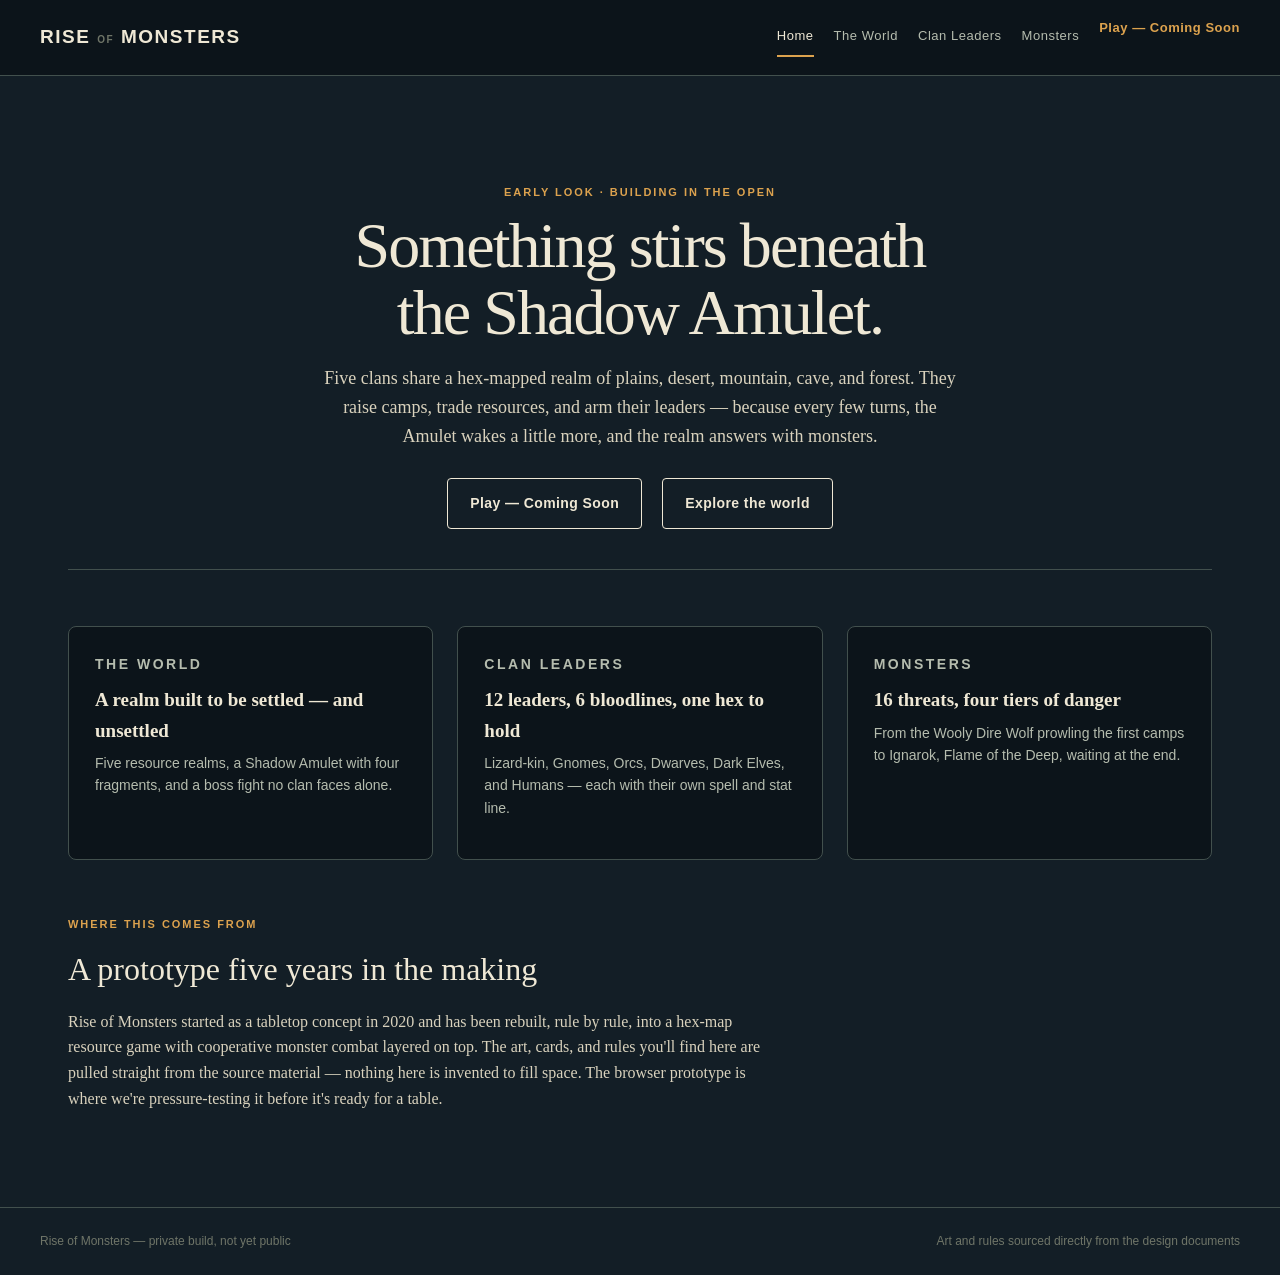
==== index.html @ b1db849e "Initial publish: Rise of Monsters marketing site Standalone static site (home, world/lore, Clan Lead" ====
<!doctype html>
<html lang="en">
<head>
  <meta charset="utf-8">
  <meta name="viewport" content="width=device-width, initial-scale=1">
  <meta name="theme-color" content="#131e26">
  <title>Rise of Monsters — A world waking under a cursed amulet</title>
  <link rel="stylesheet" href="/site.css">
</head>
<body>
  <header class="site-header">
    <a href="/" class="wordmark">RISE <small>OF</small> MONSTERS</a>
    <nav class="site-nav">
      <a href="/" aria-current="page">Home</a>
      <a href="/world.html">The World</a>
      <a href="/clans.html">Clan Leaders</a>
      <a href="/monsters.html">Monsters</a>
      <span class="cta quiet" aria-disabled="true" title="Playable demo not yet released">Play — Coming Soon</span>
    </nav>
  </header>

  <main>
    <section class="hero">
      <p class="eyebrow">Early look · building in the open</p>
      <h1>Something stirs beneath<br>the Shadow Amulet.</h1>
      <p class="lede">
        Five clans share a hex-mapped realm of plains, desert, mountain, cave, and forest.
        They raise camps, trade resources, and arm their leaders — because every few turns,
        the Amulet wakes a little more, and the realm answers with monsters.
      </p>
      <span class="btn quiet" aria-disabled="true" title="Playable demo not yet released">Play — Coming Soon</span>
      <a class="btn quiet" href="/world.html">Explore the world</a>
    </section>

    <section class="tiles">
      <a class="tile" href="/world.html">
        <p class="eyebrow">The World</p>
        <h3>A realm built to be settled — and unsettled</h3>
        <p>Five resource realms, a Shadow Amulet with four fragments, and a boss fight no clan faces alone.</p>
      </a>
      <a class="tile" href="/clans.html">
        <p class="eyebrow">Clan Leaders</p>
        <h3>12 leaders, 6 bloodlines, one hex to hold</h3>
        <p>Lizard-kin, Gnomes, Orcs, Dwarves, Dark Elves, and Humans — each with their own spell and stat line.</p>
      </a>
      <a class="tile" href="/monsters.html">
        <p class="eyebrow">Monsters</p>
        <h3>16 threats, four tiers of danger</h3>
        <p>From the Wooly Dire Wolf prowling the first camps to Ignarok, Flame of the Deep, waiting at the end.</p>
      </a>
    </section>

    <section>
      <p class="eyebrow">Where this comes from</p>
      <h2>A prototype five years in the making</h2>
      <p style="max-width:720px;color:#d9d2bd">
        Rise of Monsters started as a tabletop concept in 2020 and has been rebuilt, rule by rule,
        into a hex-map resource game with cooperative monster combat layered on top. The art, cards,
        and rules you'll find here are pulled straight from the source material — nothing here is
        invented to fill space. The browser prototype is where we're pressure-testing it before it's
        ready for a table.
      </p>
    </section>
  </main>

  <footer class="site-footer">
    <span>Rise of Monsters — private build, not yet public</span>
    <span>Art and rules sourced directly from the design documents</span>
  </footer>
</body>
</html>
---- site.css ----
:root {
  color-scheme: dark;
  --paper: #efe8d5;
  --ink: #29322f;
  --muted: #6f7568;
  --gold: #dca24e;
  --night: #131e26;
  --night-deep: #0c141a;
  --line: #42504d;
}
* {
  box-sizing: border-box;
}
body {
  margin: 0;
  background: var(--night);
  color: var(--paper);
  font: 16px/1.6 Georgia, "Times New Roman", serif;
}
a {
  color: inherit;
}
h1, h2, h3, p {
  margin-top: 0;
}
h1 {
  font-size: clamp(36px, 5vw, 64px);
  line-height: 1.05;
  font-weight: 400;
  letter-spacing: -0.03em;
  margin-bottom: 18px;
}
h2 {
  font-size: clamp(24px, 3vw, 32px);
  font-weight: 400;
  margin-bottom: 14px;
}
h3 {
  font-size: 19px;
  font-weight: 700;
  margin-bottom: 6px;
}
.eyebrow {
  font-family: Arial, Helvetica, sans-serif;
  font-size: 11px;
  letter-spacing: 0.18em;
  font-weight: 700;
  color: var(--gold);
  text-transform: uppercase;
  margin: 0 0 10px;
}
.site-header {
  min-height: 76px;
  border-bottom: 1px solid var(--line);
  display: flex;
  align-items: center;
  flex-wrap: wrap;
  gap: 24px;
  padding: 16px max(24px, calc((100vw - 1200px) / 2));
  background: var(--night-deep);
}
.site-header .wordmark {
  text-decoration: none;
  font-family: Arial, Helvetica, sans-serif;
  font-size: 19px;
  font-weight: 700;
  letter-spacing: 0.08em;
}
.site-header .wordmark small {
  font-size: 10px;
  color: var(--muted);
}
.site-nav {
  display: flex;
  gap: 20px;
  margin-left: auto;
  font-family: Arial, Helvetica, sans-serif;
  font-size: 13px;
  letter-spacing: 0.04em;
}
.site-nav a {
  text-decoration: none;
  color: #b5bcae;
  padding: 8px 0;
  border-bottom: 2px solid transparent;
}
.site-nav a:hover,
.site-nav a[aria-current="page"] {
  color: var(--paper);
  border-bottom-color: var(--gold);
}
.site-nav .cta {
  color: var(--gold);
  font-weight: 700;
}
main {
  max-width: 1200px;
  margin: auto;
  padding: 48px 28px 80px;
}
.hero {
  padding: 60px 0 40px;
  text-align: center;
  border-bottom: 1px solid var(--line);
  margin-bottom: 48px;
}
.hero p.lede {
  max-width: 640px;
  margin: 0 auto 28px;
  color: #d9d2bd;
  font-size: 18px;
}
.btn {
  display: inline-block;
  font-family: Arial, Helvetica, sans-serif;
  font-weight: 700;
  font-size: 14px;
  letter-spacing: 0.03em;
  text-decoration: none;
  padding: 13px 22px;
  border-radius: 4px;
  border: 1px solid var(--gold);
  background: var(--gold);
  color: #202a2d;
  margin: 0 8px;
}
.btn.quiet {
  background: transparent;
  color: var(--paper);
  border-color: currentColor;
}
.btn:hover {
  background: #edbc73;
  border-color: #edbc73;
}
.btn.quiet:hover {
  background: rgba(255,255,255,0.06);
}
.tiles {
  display: grid;
  grid-template-columns: repeat(auto-fit, minmax(260px, 1fr));
  gap: 24px;
  margin-bottom: 56px;
}
.tile {
  background: var(--night-deep);
  border: 1px solid var(--line);
  border-radius: 8px;
  padding: 26px;
  text-decoration: none;
  display: block;
}
.tile:hover {
  border-color: var(--gold);
}
.tile p {
  font-family: Arial, Helvetica, sans-serif;
  font-size: 14px;
  color: #b5bcae;
}
section + section {
  margin-top: 56px;
}
.callout {
  background: rgba(220, 162, 78, 0.08);
  border: 1px solid var(--gold);
  border-radius: 8px;
  padding: 20px 24px;
  font-family: Arial, Helvetica, sans-serif;
  font-size: 14px;
  color: #e8d9b8;
}
.callout strong {
  color: var(--gold);
}
.realm-grid {
  display: grid;
  grid-template-columns: repeat(auto-fit, minmax(200px, 1fr));
  gap: 16px;
  margin: 24px 0;
}
.realm-card {
  border: 1px solid var(--line);
  border-left: 4px solid var(--realm-color, var(--gold));
  border-radius: 6px;
  padding: 16px 18px;
  background: var(--night-deep);
}
.realm-card .eyebrow {
  color: var(--realm-color, var(--gold));
}
.ladder {
  font-family: Arial, Helvetica, sans-serif;
  font-size: 14px;
  color: #d9d2bd;
}
.ladder li {
  margin-bottom: 8px;
}
.gallery-filters {
  display: flex;
  flex-wrap: wrap;
  gap: 8px;
  margin-bottom: 28px;
  font-family: Arial, Helvetica, sans-serif;
}
.gallery-filters button {
  font-family: inherit;
  font-size: 12px;
  letter-spacing: 0.04em;
  padding: 8px 14px;
  border-radius: 20px;
  border: 1px solid var(--line);
  background: transparent;
  color: #b5bcae;
  cursor: pointer;
}
.gallery-filters button.active {
  border-color: var(--gold);
  color: var(--gold);
}
.card-grid {
  display: grid;
  grid-template-columns: repeat(auto-fill, minmax(220px, 1fr));
  gap: 22px;
}
.entity-card {
  background: var(--night-deep);
  border: 1px solid var(--line);
  border-radius: 10px;
  overflow: hidden;
  cursor: pointer;
}
.entity-card:hover {
  border-color: var(--gold);
}
.entity-card img {
  width: 100%;
  aspect-ratio: 3 / 4;
  object-fit: cover;
  display: block;
  background: #0c141a;
}
.entity-card .meta {
  padding: 14px 16px 18px;
}
.entity-card .tag {
  font-family: Arial, Helvetica, sans-serif;
  font-size: 11px;
  letter-spacing: 0.06em;
  color: var(--gold);
  text-transform: uppercase;
}
.entity-card .stats {
  font-family: Arial, Helvetica, sans-serif;
  font-size: 12px;
  color: #b5bcae;
  margin-top: 8px;
  display: flex;
  gap: 10px;
  flex-wrap: wrap;
}
dialog#detail {
  border: 1px solid var(--gold);
  border-radius: 10px;
  background: var(--night-deep);
  color: var(--paper);
  padding: 0;
  max-width: 640px;
  width: 92vw;
}
dialog#detail::backdrop {
  background: rgba(0,0,0,0.7);
}
dialog#detail .detail-body {
  padding: 26px 28px 30px;
}
dialog#detail .detail-body-text {
  white-space: pre-line;
}
dialog#detail img {
  width: 100%;
  border-radius: 6px;
  margin-bottom: 18px;
}
dialog#detail .close {
  font-family: Arial, Helvetica, sans-serif;
  float: right;
  background: transparent;
  border: 1px solid var(--line);
  color: var(--paper);
  border-radius: 4px;
  padding: 6px 10px;
  cursor: pointer;
}
.site-footer {
  border-top: 1px solid var(--line);
  padding: 24px max(24px, calc((100vw - 1200px) / 2));
  font-family: Arial, Helvetica, sans-serif;
  font-size: 12px;
  color: var(--muted);
  display: flex;
  justify-content: space-between;
  flex-wrap: wrap;
  gap: 12px;
}
.loading, .empty {
  font-family: Arial, Helvetica, sans-serif;
  color: var(--muted);
  font-size: 14px;
}
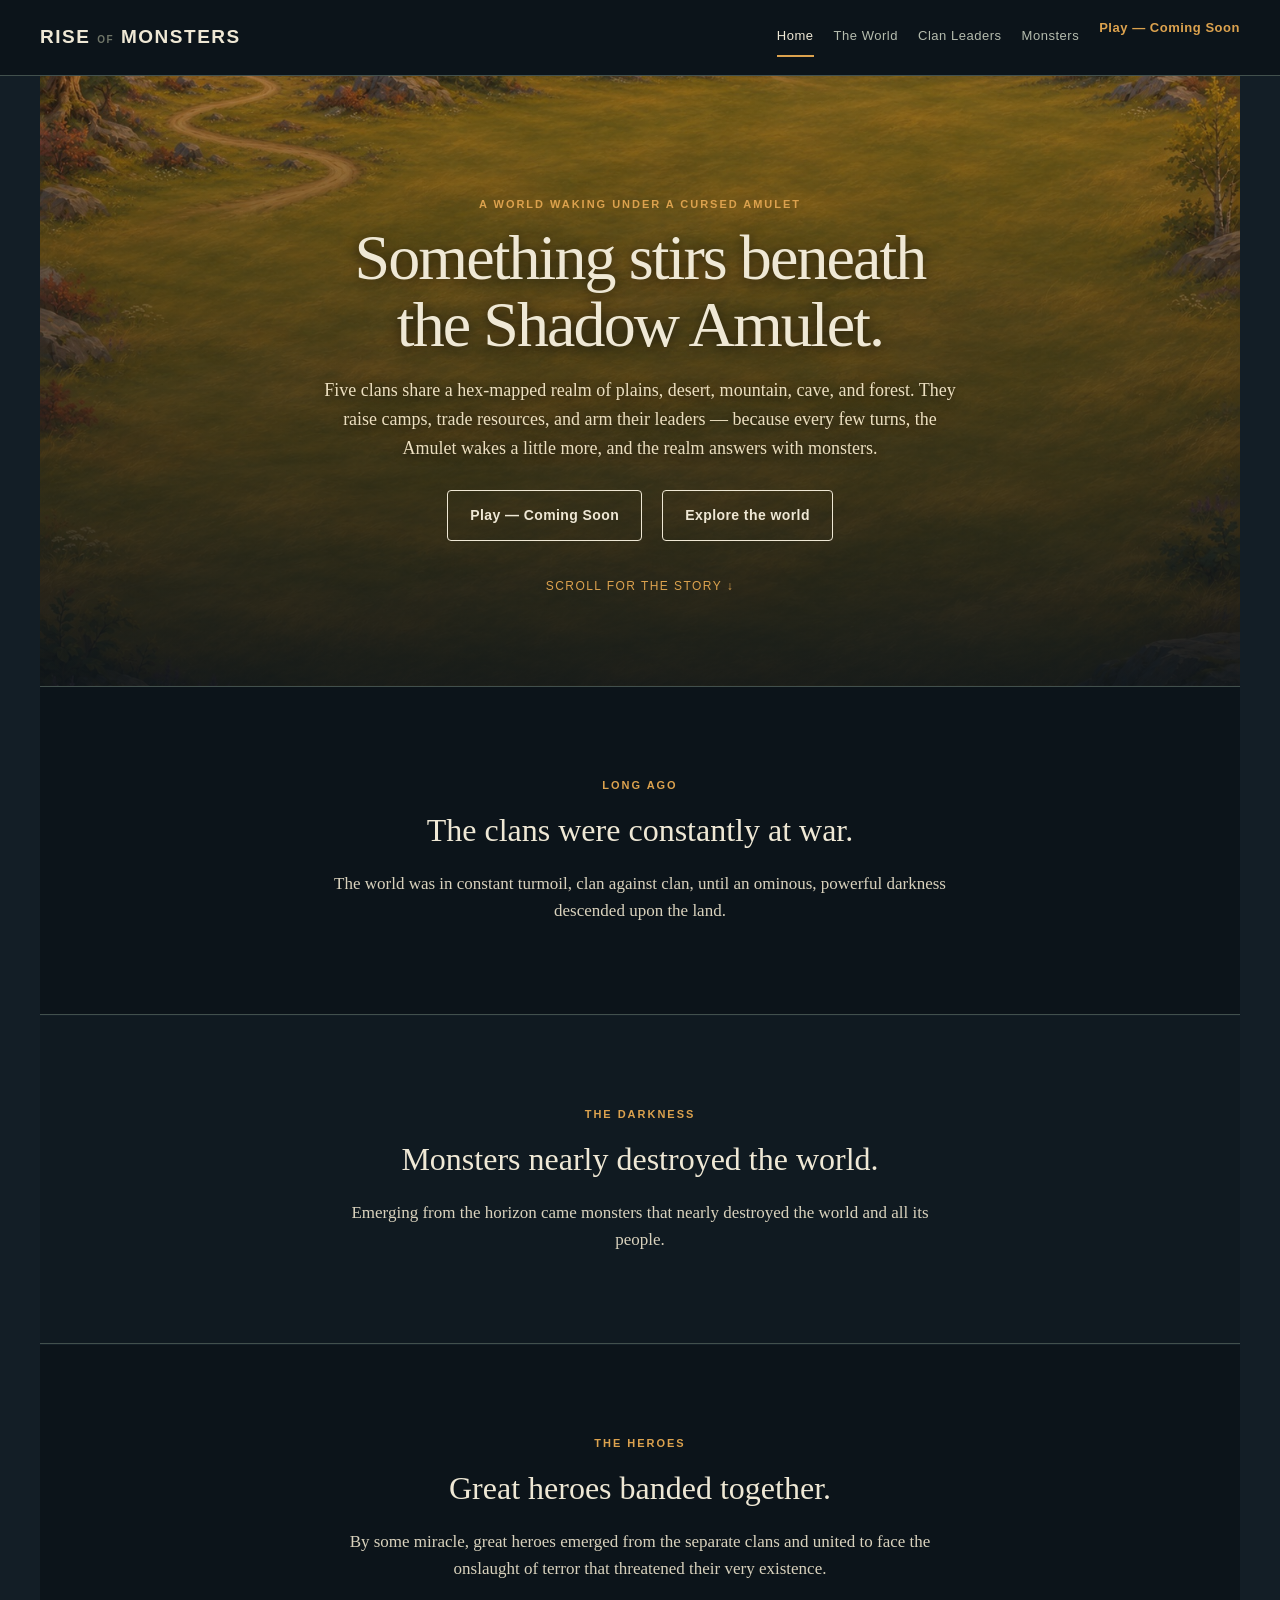
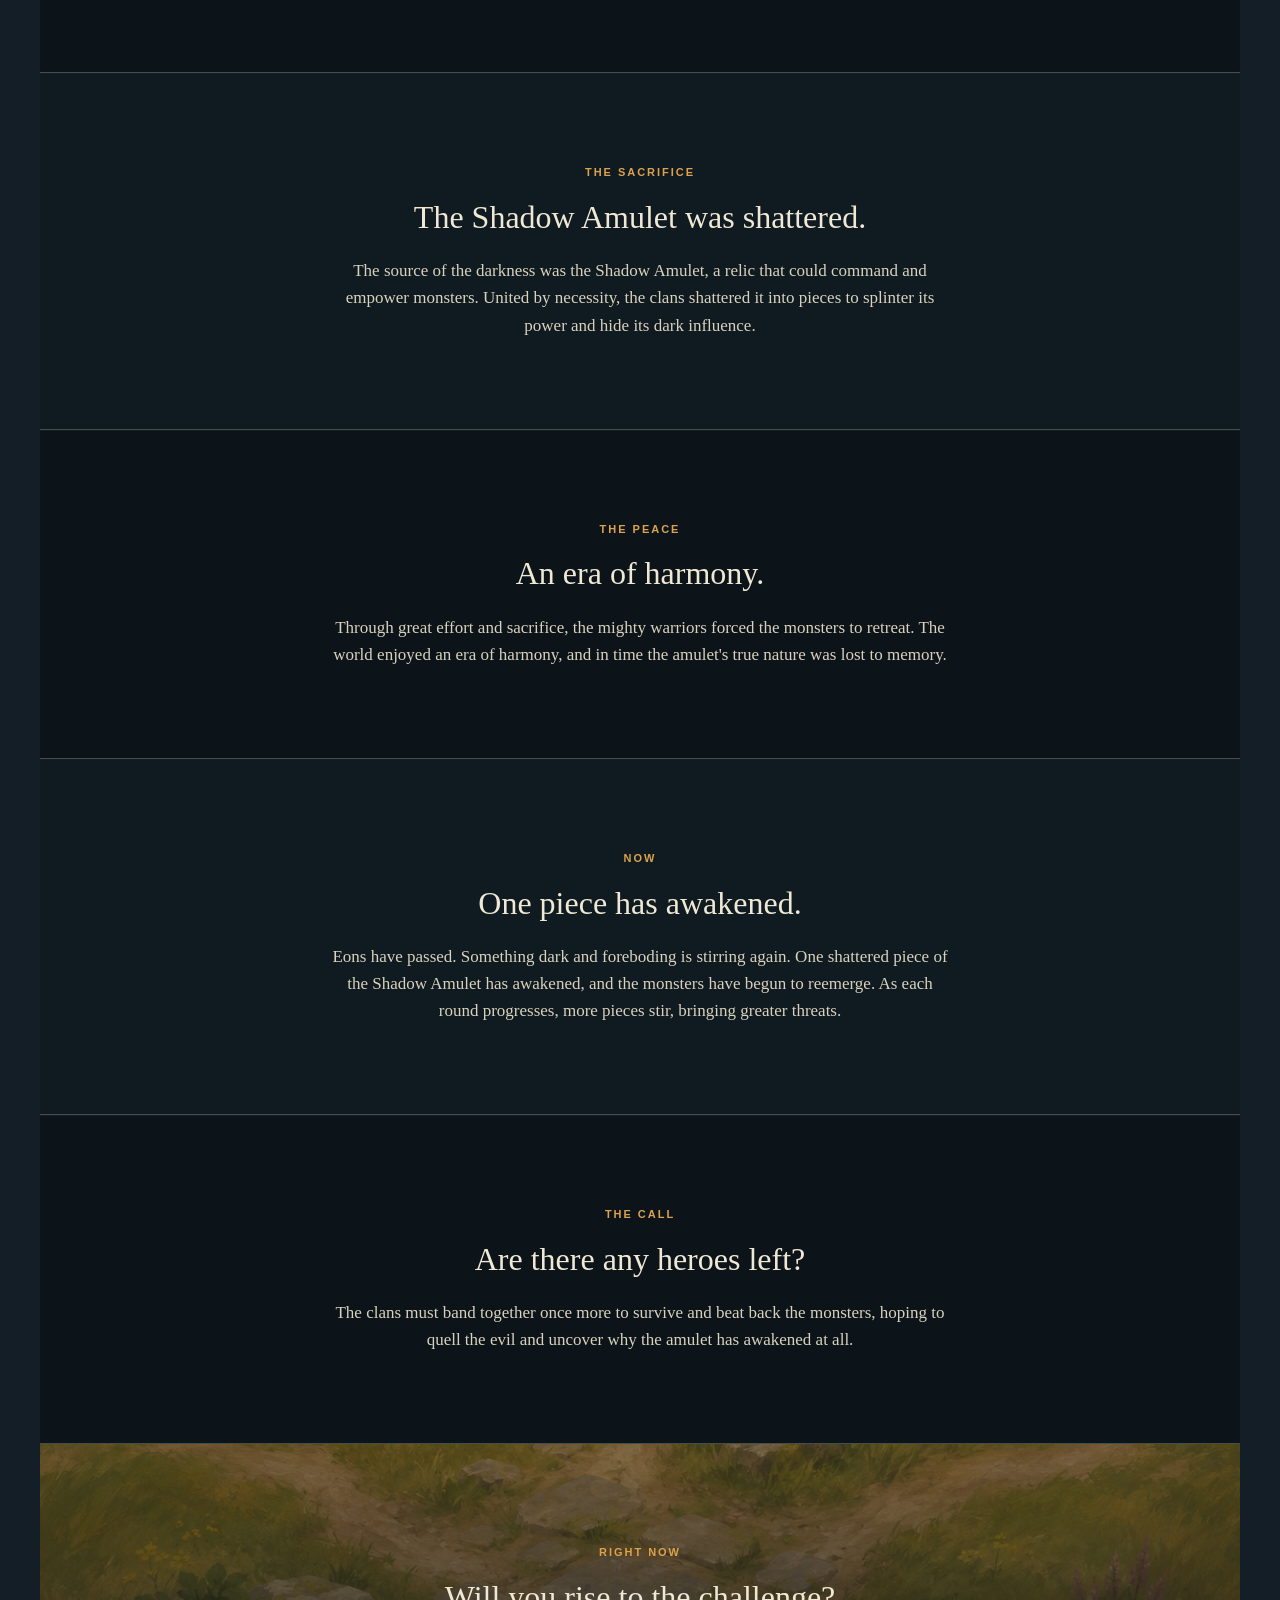
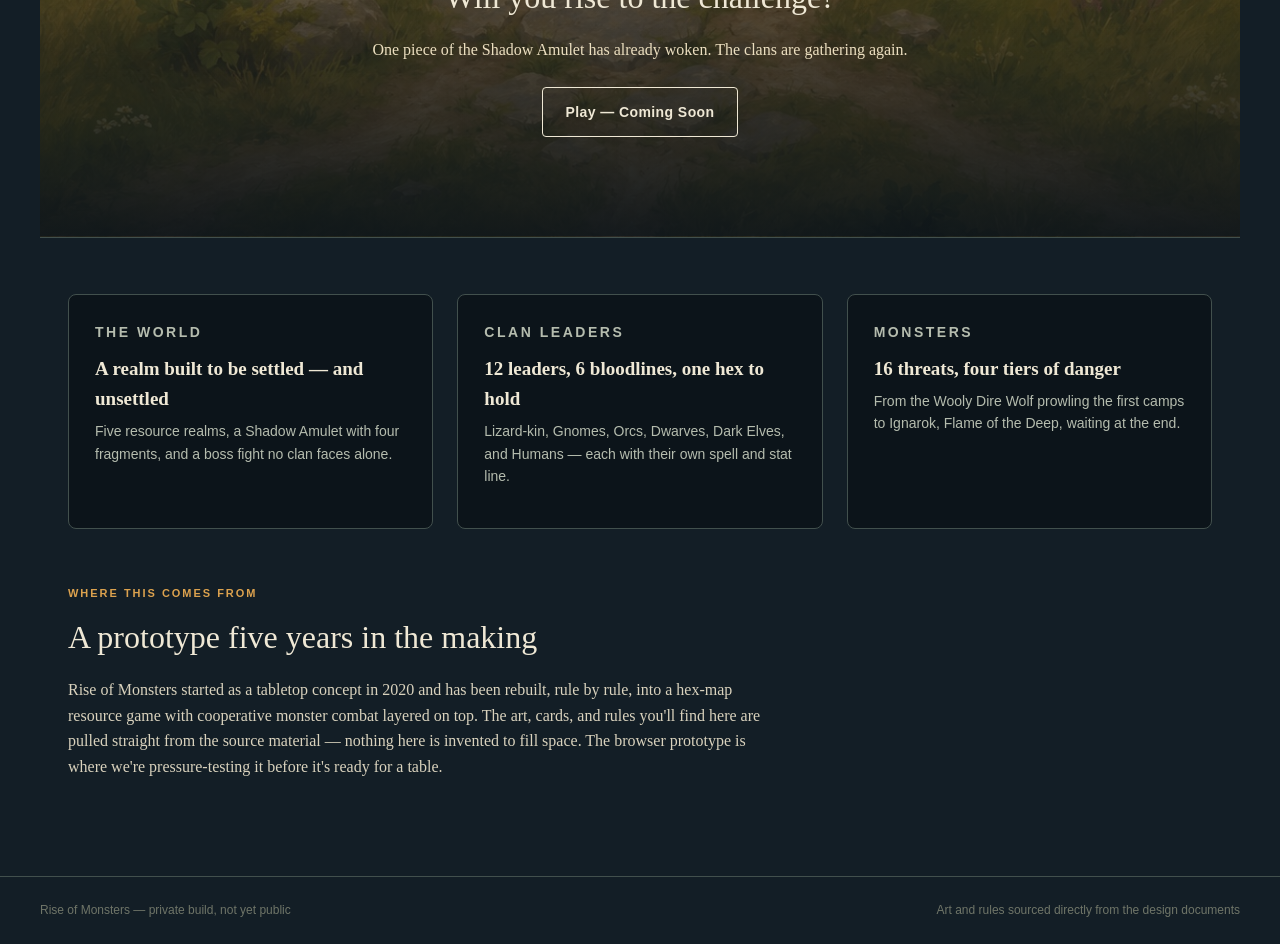
==== commit 9d778600: "Fix hero-card cropping and add the home-page founding-myth scroll Hero cards on Clan Leaders/Monster" ====
--- a/index.html
+++ b/index.html
@@ -20,8 +20,8 @@
   </header>
 
   <main>
-    <section class="hero">
-      <p class="eyebrow">Early look · building in the open</p>
+    <section class="story-hook" style="background-image:linear-gradient(180deg, rgba(12,20,26,0.35), rgba(12,20,26,0.92)), url('/assets/painted-landscape-rift-15fb99258c3b.jpg')">
+      <p class="eyebrow">A world waking under a cursed amulet</p>
       <h1>Something stirs beneath<br>the Shadow Amulet.</h1>
       <p class="lede">
         Five clans share a hex-mapped realm of plains, desert, mountain, cave, and forest.
@@ -30,6 +30,16 @@
       </p>
       <span class="btn quiet" aria-disabled="true" title="Playable demo not yet released">Play — Coming Soon</span>
       <a class="btn quiet" href="/world.html">Explore the world</a>
+      <p class="scroll-cue" aria-hidden="true">Scroll for the story ↓</p>
+    </section>
+
+    <section class="story-scroll" id="story-scroll" aria-label="The founding myth"></section>
+
+    <section class="story-finale" style="background-image:linear-gradient(180deg, rgba(12,20,26,0.5), rgba(12,20,26,0.96)), url('/assets/neutral-crossroads-5bdb96ae4790.jpg')">
+      <p class="eyebrow">Right now</p>
+      <h2>Will you rise to the challenge?</h2>
+      <p class="lede">One piece of the Shadow Amulet has already woken. The clans are gathering again.</p>
+      <span class="btn quiet" aria-disabled="true" title="Playable demo not yet released">Play — Coming Soon</span>
     </section>
 
     <section class="tiles">
@@ -67,5 +77,7 @@
     <span>Rise of Monsters — private build, not yet public</span>
     <span>Art and rules sourced directly from the design documents</span>
   </footer>
+
+  <script type="module" src="/index-page.js"></script>
 </body>
 </html>
--- a/site.css
+++ b/site.css
@@ -136,6 +136,90 @@
 .btn.quiet:hover {
   background: rgba(255,255,255,0.06);
 }
+.story-hook {
+  margin: -48px -28px 0;
+  padding: 120px max(28px, calc((100vw - 1200px) / 2)) 90px;
+  background-size: cover;
+  background-position: center;
+  text-align: center;
+  border-bottom: 1px solid var(--line);
+}
+.story-hook .lede {
+  max-width: 640px;
+  margin: 0 auto 28px;
+  color: #ecdfc0;
+  font-size: 18px;
+  text-shadow: 0 2px 10px rgba(0,0,0,0.6);
+}
+.story-hook h1 {
+  text-shadow: 0 2px 14px rgba(0,0,0,0.7);
+}
+.scroll-cue {
+  margin: 36px 0 0;
+  font-family: Arial, Helvetica, sans-serif;
+  font-size: 12px;
+  letter-spacing: 0.12em;
+  text-transform: uppercase;
+  color: var(--gold);
+  animation: scroll-cue-bounce 2.2s ease-in-out infinite;
+}
+@keyframes scroll-cue-bounce {
+  0%, 100% { transform: translateY(0); opacity: 0.6; }
+  50% { transform: translateY(6px); opacity: 1; }
+}
+.story-scroll {
+  display: flex;
+  flex-direction: column;
+  gap: 1px;
+  margin: 0 -28px;
+}
+.story-stage {
+  padding: 90px max(28px, calc((100vw - 760px) / 2));
+  text-align: center;
+  border-bottom: 1px solid var(--line);
+  background: var(--night-deep);
+  opacity: 0;
+  transform: translateY(28px);
+  transition: opacity 0.7s ease, transform 0.7s ease;
+}
+.story-stage:nth-child(even) {
+  background: #101a21;
+}
+.story-stage.in-view {
+  opacity: 1;
+  transform: translateY(0);
+}
+.story-stage h2 {
+  max-width: 680px;
+  margin: 0 auto 14px;
+}
+.story-text {
+  max-width: 620px;
+  margin: 0 auto;
+  color: #d9d2bd;
+  font-size: 17px;
+}
+.story-finale {
+  margin: 0 -28px 56px;
+  padding: 100px max(28px, calc((100vw - 1200px) / 2));
+  background-size: cover;
+  background-position: center;
+  text-align: center;
+  border-bottom: 1px solid var(--line);
+}
+.story-finale .lede {
+  max-width: 560px;
+  margin: 0 auto 24px;
+  color: #ecdfc0;
+}
+@media (prefers-reduced-motion: reduce) {
+  .story-stage {
+    transition: none;
+  }
+  .scroll-cue {
+    animation: none;
+  }
+}
 .tiles {
   display: grid;
   grid-template-columns: repeat(auto-fit, minmax(260px, 1fr));
@@ -236,10 +320,17 @@
 }
 .entity-card img {
   width: 100%;
-  aspect-ratio: 3 / 4;
+  aspect-ratio: 2 / 3;
   object-fit: cover;
   display: block;
   background: #0c141a;
+}
+.entity-card.wide img {
+  /* Hero art is the full 1600x900 card render, not a cropped portrait.
+     Match its real aspect ratio so object-fit:cover shows the whole card
+     instead of cutting most of it off. */
+  aspect-ratio: 16 / 9;
+  object-position: top;
 }
 .entity-card .meta {
   padding: 14px 16px 18px;
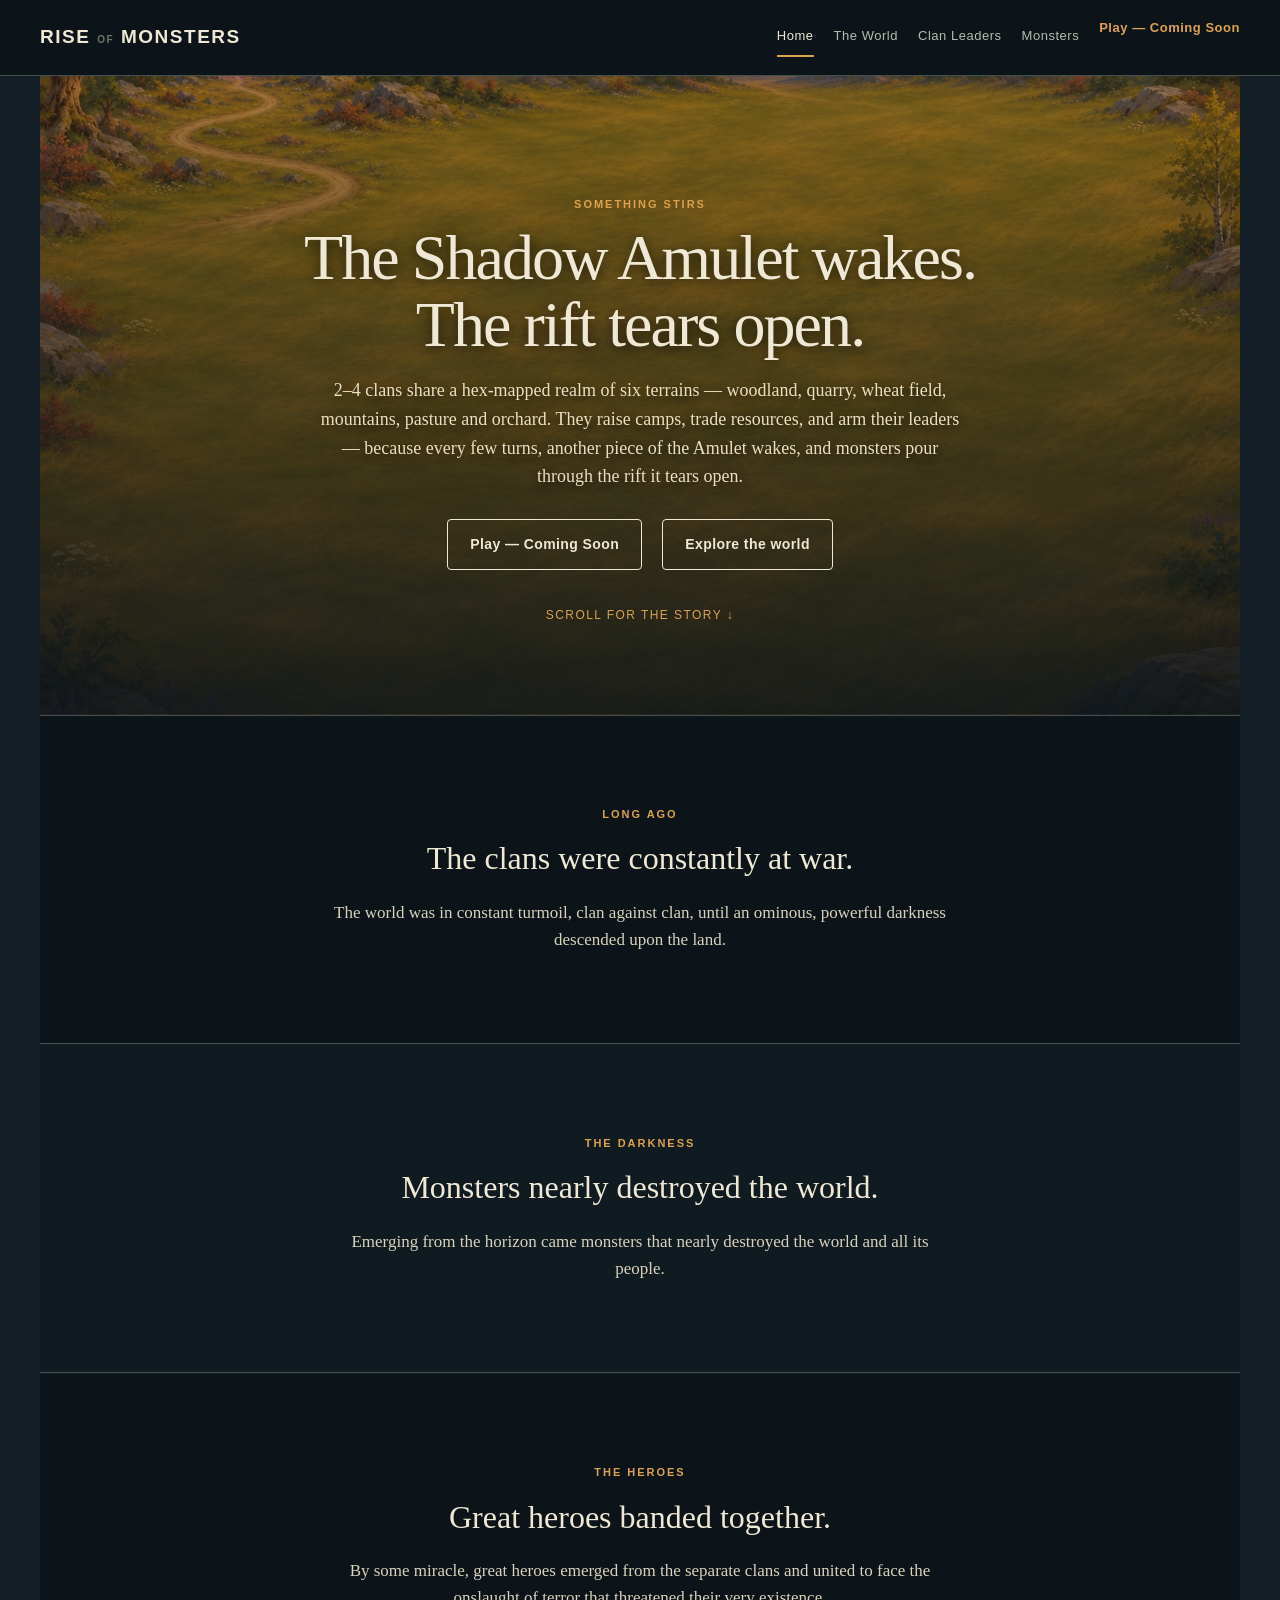
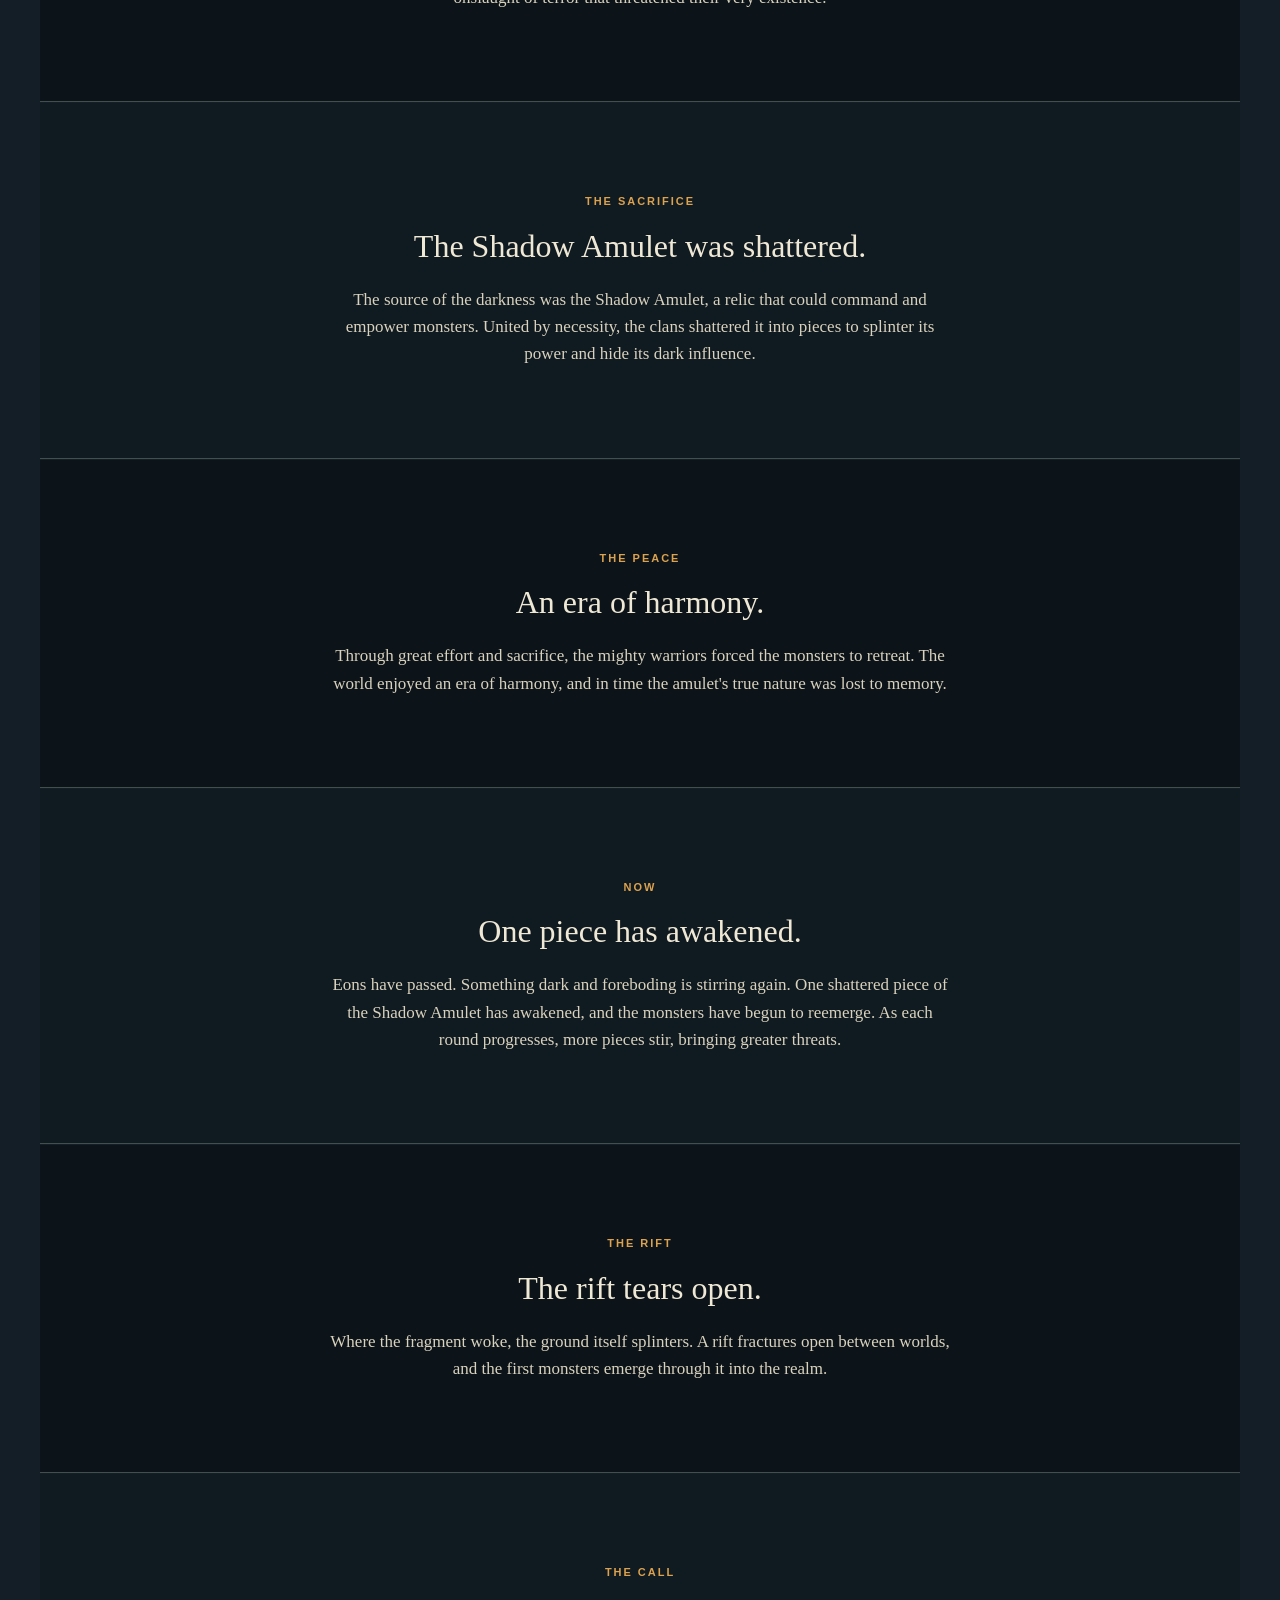
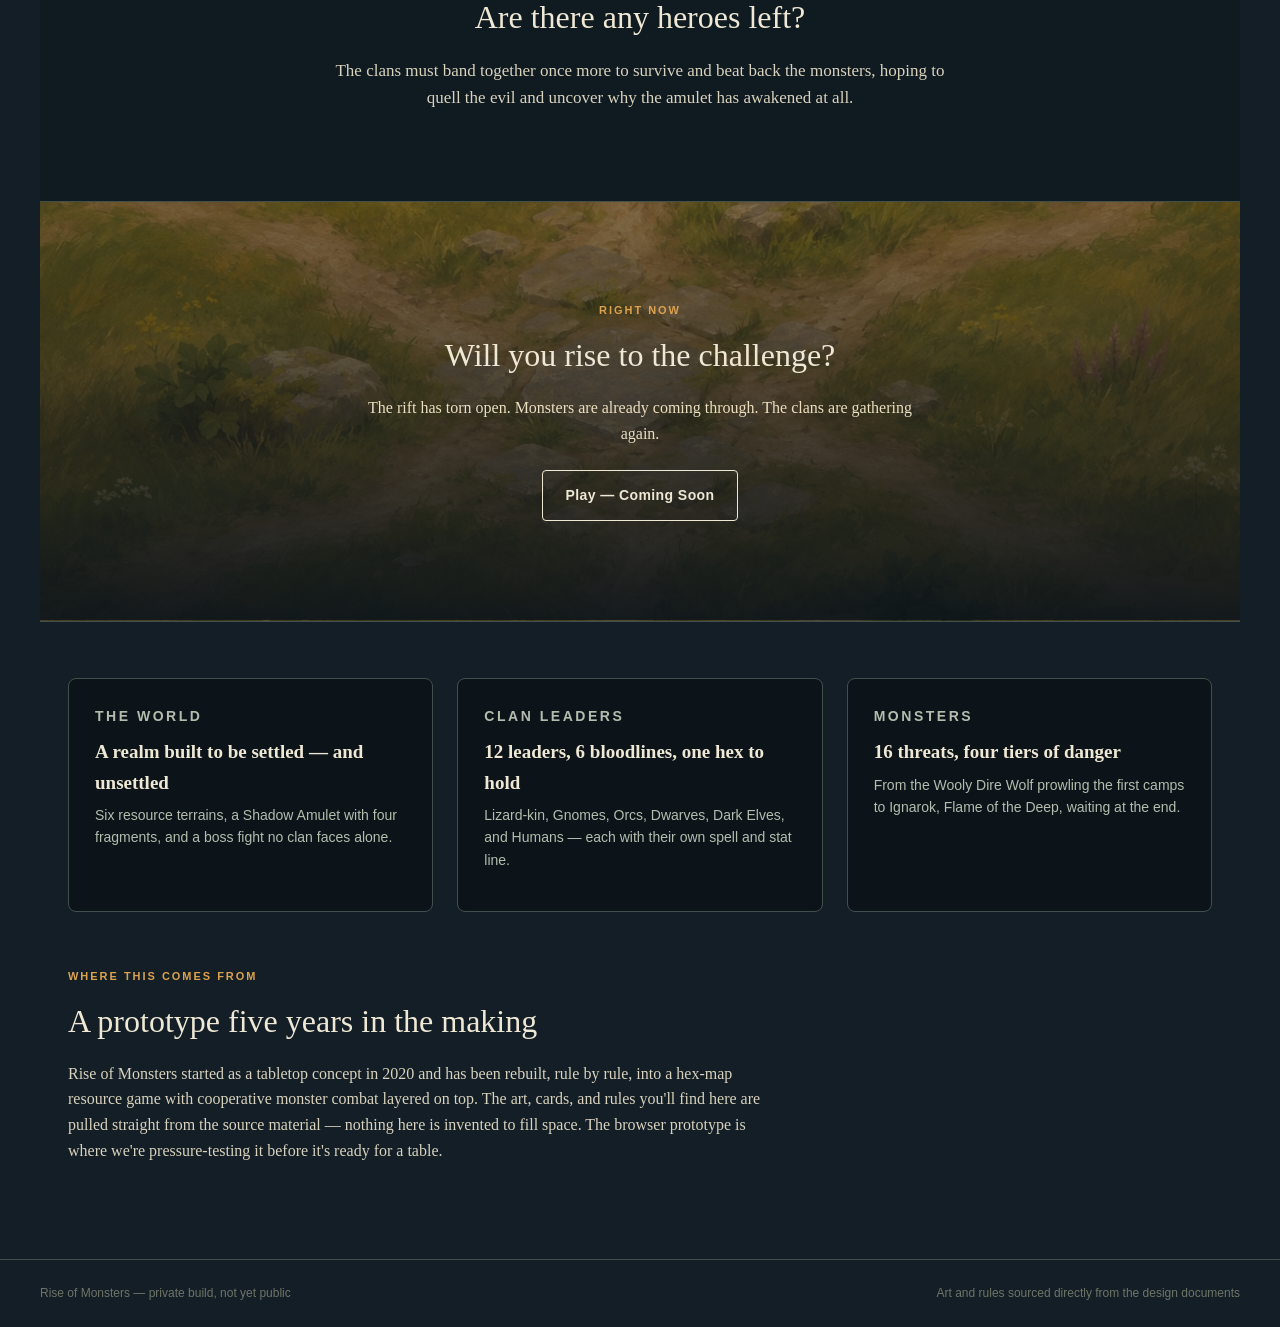
==== commit 24f071e4: "Drop fake stats, add click-to-drawer cards, fix terrain/amulet copy Gallery cards (Clan Leaders, Mon" ====
--- a/index.html
+++ b/index.html
@@ -4,7 +4,7 @@
   <meta charset="utf-8">
   <meta name="viewport" content="width=device-width, initial-scale=1">
   <meta name="theme-color" content="#131e26">
-  <title>Rise of Monsters — A world waking under a cursed amulet</title>
+  <title>Rise of Monsters — the Shadow Amulet wakes, and the rift tears open</title>
   <link rel="stylesheet" href="/site.css">
 </head>
 <body>
@@ -21,12 +21,13 @@
 
   <main>
     <section class="story-hook" style="background-image:linear-gradient(180deg, rgba(12,20,26,0.35), rgba(12,20,26,0.92)), url('/assets/painted-landscape-rift-15fb99258c3b.jpg')">
-      <p class="eyebrow">A world waking under a cursed amulet</p>
-      <h1>Something stirs beneath<br>the Shadow Amulet.</h1>
+      <p class="eyebrow">Something stirs</p>
+      <h1>The Shadow Amulet wakes.<br>The rift tears open.</h1>
       <p class="lede">
-        Five clans share a hex-mapped realm of plains, desert, mountain, cave, and forest.
-        They raise camps, trade resources, and arm their leaders — because every few turns,
-        the Amulet wakes a little more, and the realm answers with monsters.
+        2–4 clans share a hex-mapped realm of six terrains — woodland, quarry, wheat field,
+        mountains, pasture and orchard. They raise camps, trade resources, and arm their leaders —
+        because every few turns, another piece of the Amulet wakes, and monsters pour through the
+        rift it tears open.
       </p>
       <span class="btn quiet" aria-disabled="true" title="Playable demo not yet released">Play — Coming Soon</span>
       <a class="btn quiet" href="/world.html">Explore the world</a>
@@ -38,7 +39,7 @@
     <section class="story-finale" style="background-image:linear-gradient(180deg, rgba(12,20,26,0.5), rgba(12,20,26,0.96)), url('/assets/neutral-crossroads-5bdb96ae4790.jpg')">
       <p class="eyebrow">Right now</p>
       <h2>Will you rise to the challenge?</h2>
-      <p class="lede">One piece of the Shadow Amulet has already woken. The clans are gathering again.</p>
+      <p class="lede">The rift has torn open. Monsters are already coming through. The clans are gathering again.</p>
       <span class="btn quiet" aria-disabled="true" title="Playable demo not yet released">Play — Coming Soon</span>
     </section>
 
@@ -46,7 +47,7 @@
       <a class="tile" href="/world.html">
         <p class="eyebrow">The World</p>
         <h3>A realm built to be settled — and unsettled</h3>
-        <p>Five resource realms, a Shadow Amulet with four fragments, and a boss fight no clan faces alone.</p>
+        <p>Six resource terrains, a Shadow Amulet with four fragments, and a boss fight no clan faces alone.</p>
       </a>
       <a class="tile" href="/clans.html">
         <p class="eyebrow">Clan Leaders</p>
--- a/site.css
+++ b/site.css
@@ -342,41 +342,27 @@
   color: var(--gold);
   text-transform: uppercase;
 }
-.entity-card .stats {
-  font-family: Arial, Helvetica, sans-serif;
-  font-size: 12px;
-  color: #b5bcae;
-  margin-top: 8px;
-  display: flex;
-  gap: 10px;
-  flex-wrap: wrap;
-}
-dialog#detail {
+.entity-card.open {
+  border-color: var(--gold);
+}
+.card-drawer {
+  grid-column: 1 / -1;
+  background: var(--night-deep);
   border: 1px solid var(--gold);
   border-radius: 10px;
-  background: var(--night-deep);
-  color: var(--paper);
-  padding: 0;
-  max-width: 640px;
-  width: 92vw;
-}
-dialog#detail::backdrop {
-  background: rgba(0,0,0,0.7);
-}
-dialog#detail .detail-body {
-  padding: 26px 28px 30px;
-}
-dialog#detail .detail-body-text {
-  white-space: pre-line;
-}
-dialog#detail img {
-  width: 100%;
-  border-radius: 6px;
-  margin-bottom: 18px;
-}
-dialog#detail .close {
-  font-family: Arial, Helvetica, sans-serif;
-  float: right;
+  padding: 22px 26px 26px;
+  position: relative;
+  animation: drawer-open 0.18s ease-out;
+}
+@keyframes drawer-open {
+  from { opacity: 0; transform: translateY(-8px); }
+  to { opacity: 1; transform: translateY(0); }
+}
+.card-drawer-close {
+  position: absolute;
+  top: 16px;
+  right: 16px;
+  font-family: Arial, Helvetica, sans-serif;
   background: transparent;
   border: 1px solid var(--line);
   color: var(--paper);
@@ -384,6 +370,30 @@
   padding: 6px 10px;
   cursor: pointer;
 }
+.card-drawer-body {
+  display: grid;
+  grid-template-columns: minmax(180px, 320px) 1fr;
+  gap: 24px;
+  align-items: start;
+}
+.card-drawer-body img {
+  width: 100%;
+  border-radius: 8px;
+  aspect-ratio: 2 / 3;
+  object-fit: cover;
+}
+.card-drawer-body img.wide {
+  aspect-ratio: 16 / 9;
+}
+.card-drawer-copy {
+  white-space: pre-line;
+  color: var(--paper);
+}
+@media (max-width: 700px) {
+  .card-drawer-body {
+    grid-template-columns: 1fr;
+  }
+}
 .site-footer {
   border-top: 1px solid var(--line);
   padding: 24px max(24px, calc((100vw - 1200px) / 2));
